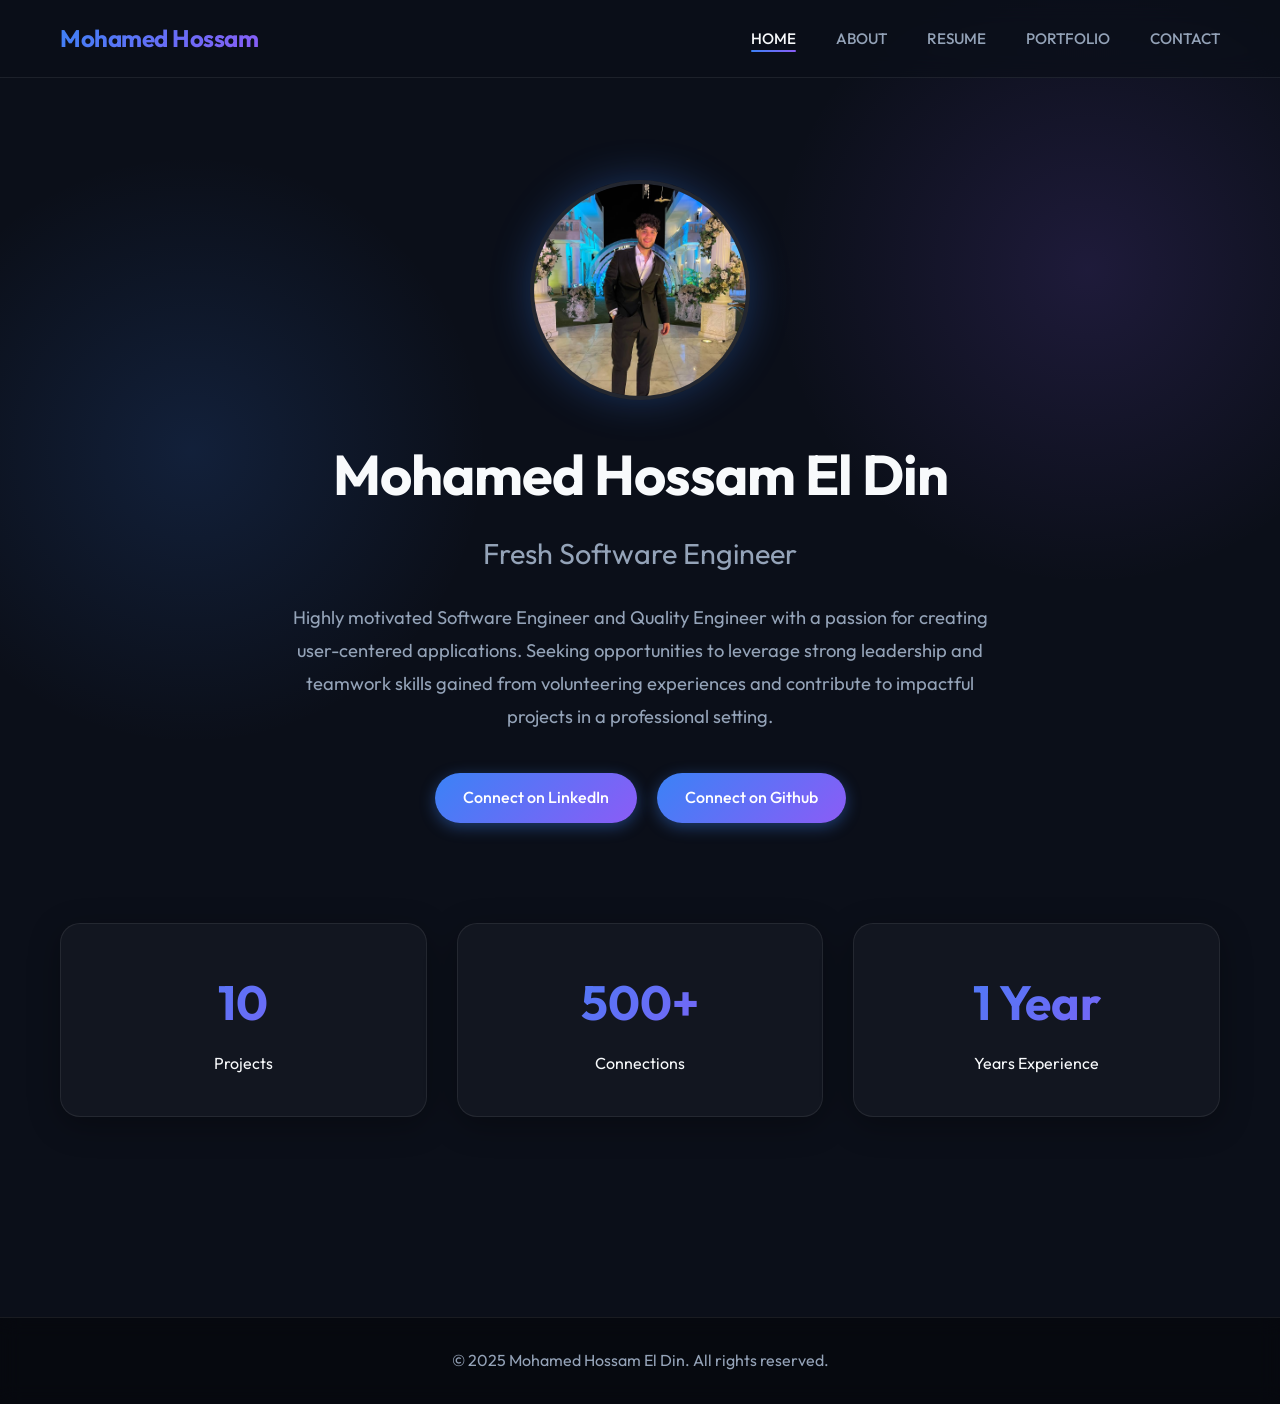
==== index.html @ 88557df3 "Premium glassmorphism redesign & added new projects" ====
<!DOCTYPE html>
<html lang="en">
<head>
    <meta charset="UTF-8">
    <meta name="viewport" content="width=device-width, initial-scale=1.0">
    <title>Mohamed Hossam El Din - Portfolio</title>
    <link rel="stylesheet" href="style.css">
</head>
<body>
    <header>
        <nav class="container">
            <div class="logo">Mohamed Hossam</div>
            <ul>
                <li><a href="#" onclick="showPage('home')" class="active">HOME</a></li>
                <li><a href="#" onclick="showPage('about')">ABOUT</a></li>
                <li><a href="#" onclick="showPage('resume')">RESUME</a></li>
                <li><a href="#" onclick="showPage('portfolio')">PORTFOLIO</a></li>
                <li><a href="#" onclick="showPage('contact')">CONTACT</a></li>
            </ul>
        </nav>
    </header>

    <!-- HOME PAGE -->
    <div id="home" class="page active">
        <div class="hero">
            <div class="container">
                <img src="./assets/img/ana.jpg" alt="Mohamed Hossam El Din" class="profile-img">
                <h1>Mohamed Hossam El Din</h1>
                <h2>Fresh Software Engineer</h2>
                <p>Highly motivated Software Engineer and Quality Engineer with a passion for creating user-centered applications. Seeking opportunities to leverage strong leadership and teamwork skills gained from volunteering experiences and contribute to impactful projects in a professional setting.</p>
                
                <div class="social-links">
                    <a href="https://www.linkedin.com/in/mohamed-hussam-hamdy-9396692b6/" target="_blank">Connect on LinkedIn</a>
                    <a href="https://github.com/mohamedhussammm" target="_blank">Connect on Github</a>
                </div>
            </div>
        </div>
        
        <div class="container">
            <div class="stats">
                <div class="stat-item">
                    <div class="stat-number">10</div>
                    <div>Projects</div>
                </div>
                <div class="stat-item">
                    <div class="stat-number">500+</div>
                    <div>Connections</div>
                </div>
                <div class="stat-item">
                    <div class="stat-number">1 Year</div>
                    <div>Years Experience</div>
                </div>
            </div>
        </div>
    </div>

    <!-- ABOUT PAGE -->
    <div id="about" class="page">
        <div class="container">
            <h2 class="section-title">About Me</h2>
            <div class="about-section">
                <div class="about-text">
                    <h3>Software Engineer & Innovator</h3>
                    <p>Passionate about building intelligent solutions that bridge technology and human needs, I specialize in developing user-centered applications with robust quality assurance frameworks. My journey in computer science has equipped me with full-stack development capabilities and AI/ML expertise, which I've applied to meaningful projects like assistive technologies for autism spectrum disorder.</p>
                    
                    <p>What drives me is the intersection of innovation and precision - whether crafting intuitive interfaces or implementing rigorous testing protocols. My approach combines technical discipline with creative problem-solving, ensuring deliverables that are both functionally excellent and empathetically designed.</p>
                    
                    <p>Currently pursuing my Computer Science degree at Misr International University, I actively seek opportunities to contribute my skills in software engineering, quality assurance, and AI development to impactful projects. Let's build something remarkable together.</p>
                </div>
                <div>
                    <img src="./assets/img/ana.jpg" alt="Mohamed Hossam El Din" class="about-img">
                </div>
            </div>
        </div>
    </div>

    <!-- RESUME PAGE -->
    <div id="resume" class="page">
        <div class="container">
            <h2 class="section-title">Resume</h2>
            <div class="resume-content">
                <div class="experience-section">
                    <h3 style="color: var(--text-primary); margin-bottom: 30px; font-size: 1.8rem;">Experience</h3>
                    <div class="experience-item">
                        <h4>Internship Program</h4>
                        <div class="company">Digital Lab</div>
                        <div class="date">07/2024 – 09/2024, Cairo, Egypt</div>
                        <p>Worked on Ministry of Petroleum Egypt project. Demonstrated self-motivation and skills to learn new technologies.</p>
                    </div>
                    <div class="experience-item">
                        <h4>Internship Program</h4>
                        <div class="company">Qatar National Bank (QNB)</div>
                        <div class="date">07/2024 – 08/2024, Cairo, Egypt</div>
                    </div>
                </div>

                <div class="education-section" style="margin-top: 50px;">
                    <h3 style="color: var(--text-primary); margin-bottom: 30px; font-size: 1.8rem;">Education</h3>
                    <div class="education-item">
                        <h4>Computer Science</h4>
                        <div class="institution">Misr International University</div>
                        <div class="date">08/2025, Cairo, Egypt</div>
                    </div>
                    <div class="education-item">
                        <h4>School</h4>
                        <div class="institution">Patriarchal College ex. Frere School</div>
                        <div class="date">08/2021, Cairo, Egypt</div>
                    </div>
                </div>

                <div class="skills-section" style="margin-top: 50px;">
                    <h3 style="color: var(--text-primary); margin-bottom: 10px; font-size: 1.8rem;">Technical Skills</h3>
                    <div class="skills-grid">
                        <div class="skill-category">
                            <h4>Programming Languages</h4>
                            <ul>
                                <li>C++, Java, C#, Python</li>
                                <li>JavaScript, PHP, TypeScript</li>
                                <li>Dart, Kotlin</li>
                            </ul>
                        </div>
                        <div class="skill-category">
                            <h4>Web Technologies</h4>
                            <ul>
                                <li>HTML5, CSS3, Bootstrap</li>
                                <li>Tailwind CSS, Node.js</li>
                                <li>Angular</li>
                            </ul>
                        </div>
                        <div class="skill-category">
                            <h4>Frameworks & Libraries</h4>
                            <ul>
                                <li>.NET Core, ASP.NET</li>
                                <li>Spring Boot, Django, Flask</li>
                                <li>Flutter, JavaFX, Express.js</li>
                            </ul>
                        </div>
                        <div class="skill-category">
                            <h4>AI/ML & Data Science</h4>
                            <ul>
                                <li>TensorFlow, PyTorch</li>
                                <li>Machine Learning, Deep Learning</li>
                                <li>NLP, Computer Vision</li>
                            </ul>
                        </div>
                    </div>
                </div>

                <div class="languages-section">
                    <h3 style="color: var(--text-primary); margin-bottom: 20px; font-size: 1.8rem;">Languages</h3>
                    <ul>
                        <li><strong>Arabic:</strong> Native</li>
                        <li><strong>English:</strong> Fluent</li>
                        <li><strong>German:</strong> B2 Goethe</li>
                    </ul>
                </div>
            </div>
            
            <div class="download-btn" style="text-align: center;">
                <a href="#" onclick="downloadCV()">Download Full CV</a>
            </div>
        </div>
    </div>

    <!-- PORTFOLIO PAGE -->
    <div id="portfolio" class="page">
        <div class="container">
            <h2 class="section-title">My Portfolio</h2>
            <div class="portfolio-filters">
                <button class="filter-btn active" onclick="filterProjects('all')">All</button>
                <button class="filter-btn" onclick="filterProjects('website')">Website</button>
                <button class="filter-btn" onclick="filterProjects('mobile')">Mobile Application</button>
                <button class="filter-btn" onclick="filterProjects('ai')">AI/Data</button>
            </div>
            
            <div class="projects-grid">
                
                <!-- NEW PROJECTS -->
                <div class="project-card website" onclick="showProjectDetails('bond')">
                    <div class="project-img">
                        <img src="assets/img/Bond/Screenshot_20260610-164713.jpg" alt="Bond Project" onerror="this.src='https://via.placeholder.com/600x400/1a1a2e/ffffff?text=Bond'" />
                    </div>
                    <div class="project-overlay">
                        <div class="project-title">Bond</div>
                    </div>
                    <div class="project-info">
                        <div class="project-tech">TBD</div>
                        <p>Project details coming soon.</p>
                    </div>
                </div>

                <div class="project-card website" onclick="showProjectDetails('marketscan')">
                    <div class="project-img">
                        <img src="assets/img/Market-scan/Screenshot_20260610-165226.jpg" alt="Market Scan Project" onerror="this.src='https://via.placeholder.com/600x400/1a1a2e/ffffff?text=Market+Scan'" />
                    </div>
                    <div class="project-overlay">
                        <div class="project-title">Market Scan</div>
                    </div>
                    <div class="project-info">
                        <div class="project-tech">TBD</div>
                        <p>Project details coming soon.</p>
                    </div>
                </div>

                <div class="project-card ai" onclick="showProjectDetails('aileadgeneration')">
                    <div class="project-img">
                        <img src="assets/img/Ai Lead Geneartion/Screenshot 2026-06-10 172126.png" alt="AI Lead Generation Project" onerror="this.src='https://via.placeholder.com/600x400/1a1a2e/ffffff?text=AI+Lead+Generation'" />
                    </div>
                    <div class="project-overlay">
                        <div class="project-title">AI Lead Generation</div>
                    </div>
                    <div class="project-info">
                        <div class="project-tech">TBD</div>
                        <p>Project details coming soon.</p>
                    </div>
                </div>

                <!-- EXISTING PROJECTS -->
                <div class="project-card mobile ai" onclick="showProjectDetails('mindspeak')">
                    <div class="project-img">
                        <img src="assets/img/mind.jpg" alt="MindSpeak Project" onerror="this.src='https://via.placeholder.com/600x400/1a1a2e/ffffff?text=MindSpeak'"/>
                    </div>
                    <div class="project-overlay">
                        <div class="project-title">MindSpeak</div>
                    </div>
                    <div class="project-info">
                        <div class="project-tech">Flutter, Firebase, AI/ML</div>
                        <p>AI-Driven Mobile App for Autism Communication Support</p>
                    </div>
                </div>

                <div class="project-card website" onclick="showProjectDetails('ministry')">
                    <div class="project-img">
                        <img src="assets/img/pdash.png" alt="Ministry PR System" onerror="this.src='https://via.placeholder.com/600x400/1a1a2e/ffffff?text=Ministry+PR'"/>
                    </div>
                    <div class="project-overlay">
                        <div class="project-title">Ministry PR System</div>
                    </div>
                    <div class="project-info">
                        <div class="project-tech">Angular</div>
                        <p>Public Relations Contractual Committee System</p>
                    </div>
                </div>

                <div class="project-card website" onclick="showProjectDetails('tourism')">
                    <div class="project-img">
                        <img src="assets/img/trips.png" alt="Tourism & Recommendation System" onerror="this.src='https://via.placeholder.com/600x400/1a1a2e/ffffff?text=Tourism'"/>
                    </div>
                    <div class="project-overlay">
                        <div class="project-title">Tourism & Recommendation System</div>
                    </div>
                    <div class="project-info">
                        <div class="project-tech">C#, .NET</div>
                        <p>Data-driven travel assistant with personalized recommendations</p>
                    </div>
                </div>

                <div class="project-card website" onclick="showProjectDetails('eama')">
                    <div class="project-img">
                        <img src="assets/img/e.jpg" alt="Eama Management System" onerror="this.src='https://via.placeholder.com/600x400/1a1a2e/ffffff?text=Eama'"/>
                    </div>
                    <div class="project-overlay">
                        <div class="project-title">Eama Management System</div>
                    </div>
                    <div class="project-info">
                        <div class="project-tech">HTML, CSS, JavaScript, PHP, SQL</div>
                        <p>Smart shopping platform with AR features and AI recommendations</p>
                    </div>
                </div>

                <div class="project-card website" onclick="showProjectDetails('restaurant')">
                    <div class="project-img">
                        <img src="assets/img/home1.png" alt="Restaurant Web Application" onerror="this.src='https://via.placeholder.com/600x400/1a1a2e/ffffff?text=Restaurant'"/>
                    </div>
                    <div class="project-overlay">
                        <div class="project-title">Restaurant Web Application</div>
                    </div>
                    <div class="project-info">
                        <div class="project-tech">HTML, CSS, JavaScript, Python, Django</div>
                        <p>Modern, responsive website for Ausii Restaurant</p>
                    </div>
                </div>
            </div>
        </div>
    </div>

    <!-- PROJECT DETAILS PAGE -->
    <div id="project-details" class="page">
        <div class="container">
            <button onclick="goBackToPortfolio()" class="btn-primary" style="margin-bottom: 30px;">
                ← Back to Portfolio
            </button>
            
            <div class="project-detail-content">
                <h1 id="project-title">Project Title</h1>
                <div id="project-tech">Technologies Used</div>
                
                <div style="margin-bottom: 40px;">
                    <h3 style="color: var(--text-primary); margin-bottom: 20px; font-size: 1.5rem;">Project Screenshots</h3>
                    <div id="project-images-grid">
                        <div class="project-detail-img-container">
                            <img id="project-image-1" src="" alt="Project Image 1" style="display: none;">
                            <span class="image-placeholder" style="color: var(--text-secondary); width:100%; height:100%; display:flex; align-items:center; justify-content:center;">Image 1</span>
                        </div>
                        <div class="project-detail-img-container">
                            <img id="project-image-2" src="" alt="Project Image 2" style="display: none;">
                            <span class="image-placeholder" style="color: var(--text-secondary); width:100%; height:100%; display:flex; align-items:center; justify-content:center;">Image 2</span>
                        </div>
                        <div class="project-detail-img-container">
                            <img id="project-image-3" src="" alt="Project Image 3" style="display: none;">
                            <span class="image-placeholder" style="color: var(--text-secondary); width:100%; height:100%; display:flex; align-items:center; justify-content:center;">Image 3</span>
                        </div>
                        <div class="project-detail-img-container">
                            <img id="project-image-4" src="" alt="Project Image 4" style="display: none;">
                            <span class="image-placeholder" style="color: var(--text-secondary); width:100%; height:100%; display:flex; align-items:center; justify-content:center;">Image 4</span>
                        </div>
                        <div class="project-detail-img-container">
                            <img id="project-image-5" src="" alt="Project Image 5" style="display: none;">
                            <span class="image-placeholder" style="color: var(--text-secondary); width:100%; height:100%; display:flex; align-items:center; justify-content:center;">Image 5</span>
                        </div>
                    </div>
                </div>
                
                <h3 style="color: var(--text-primary); margin-bottom: 20px; font-size: 1.5rem;">Description</h3>
                <p id="project-description">Project description will appear here.</p>
                
                <h3 style="color: var(--text-primary); margin-bottom: 20px; font-size: 1.5rem;">Key Features</h3>
                <ul id="project-features">
                    <!-- Features will be dynamically added here -->
                </ul>

                <div style="margin-top: 40px;">
                    <a id="github-link" href="#" target="_blank" class="btn-primary">View on Github</a>
                </div>
            </div>
        </div>
    </div>

    <!-- CONTACT PAGE -->
    <div id="contact" class="page">
        <div class="container">
            <h2 class="section-title">Contact Me</h2>
            <p style="text-align: center; font-size: 1.2rem; color: var(--accent-color); margin-bottom: 20px; font-weight: 500;">Get In Touch</p>
            <p style="text-align: center; margin-bottom: 60px; color: var(--text-secondary); max-width: 600px; margin-inline: auto;">Have a project in mind or want to collaborate? Feel free to reach out through the contact form or directly via email or phone.</p>
            
            <div class="contact-section">
                <div class="contact-info">
                    <h3 style="color: var(--text-primary); font-size: 1.8rem; margin-bottom: 30px;">Contact Information</h3>
                    <div class="contact-item">
                        <span>✉</span>
                        <div>
                            <h4>Email</h4>
                            <p>mohamedhussam356@gmail.com</p>
                        </div>
                    </div>
                    <div class="contact-item">
                        <span>📱</span>
                        <div>
                            <h4>Phone</h4>
                            <p>01150565129</p>
                        </div>
                    </div>
                    <div class="contact-item">
                        <span>📍</span>
                        <div>
                            <h4>Location</h4>
                            <p>Cairo, Nasr City</p>
                        </div>
                    </div>
                    
                    <h4 style="margin-top: 50px; margin-bottom: 20px; font-size: 1.2rem; color: var(--text-primary);">Follow Me</h4>
                    <div class="social-icons">
                        <a href="https://www.linkedin.com/in/mohamed-hussam-hamdy-9396692b6/" target="_blank" title="LinkedIn">in</a>
                        <a href="https://github.com/mohamedhussammm" target="_blank" title="GitHub">GH</a>
                    </div>
                </div>
                
                <div class="contact-form">
                    <h3 style="color: var(--text-primary); font-size: 1.8rem; margin-bottom: 30px;">Send Message</h3>
                    <form id="contactForm" onsubmit="event.preventDefault(); submitForm();">
                        <div class="form-group">
                            <label for="name">Your Name</label>
                            <input type="text" id="name" name="name" placeholder="John Doe" required>
                        </div>
                        <div class="form-group">
                            <label for="email">Your Email</label>
                            <input type="email" id="email" name="email" placeholder="john@example.com" required>
                        </div>
                        <div class="form-group">
                            <label for="subject">Subject</label>
                            <input type="text" id="subject" name="subject" placeholder="Project Inquiry" required>
                        </div>
                        <div class="form-group">
                            <label for="message">Your Message</label>
                            <textarea id="message" name="message" placeholder="Hello..." required></textarea>
                        </div>
                        <button type="submit" class="submit-btn">Send Message</button>
                    </form>
                </div>
            </div>
        </div>
    </div>

    <footer>
        <div class="container">
            <p>&copy; 2025 Mohamed Hossam El Din. All rights reserved.</p>
        </div>
    </footer>
    <script src="script.js"></script>
</body>
</html>
---- style.css ----
@import url('https://fonts.googleapis.com/css2?family=Outfit:wght@300;400;500;600;700&display=swap');

:root {
    --bg-color: #0b0f19;
    --text-primary: #f8fafc;
    --text-secondary: #94a3b8;
    --accent-color: #3b82f6;
    --accent-hover: #2563eb;
    --accent-gradient: linear-gradient(135deg, #3b82f6 0%, #8b5cf6 100%);
    --glass-bg: rgba(255, 255, 255, 0.03);
    --glass-border: rgba(255, 255, 255, 0.08);
    --glass-shadow: 0 8px 32px 0 rgba(0, 0, 0, 0.3);
}

* {
    margin: 0;
    padding: 0;
    box-sizing: border-box;
}

body {
    font-family: 'Outfit', sans-serif;
    line-height: 1.6;
    color: var(--text-primary);
    background-color: var(--bg-color);
    background-image: 
        radial-gradient(circle at 15% 50%, rgba(59, 130, 246, 0.15), transparent 25%),
        radial-gradient(circle at 85% 30%, rgba(139, 92, 246, 0.15), transparent 25%);
    background-attachment: fixed;
    overflow-x: hidden;
}

.container {
    max-width: 1200px;
    margin: 0 auto;
    padding: 0 20px;
}

/* Glassmorphic Header */
header {
    background: rgba(11, 15, 25, 0.7);
    backdrop-filter: blur(12px);
    -webkit-backdrop-filter: blur(12px);
    border-bottom: 1px solid var(--glass-border);
    padding: 1.2rem 0;
    position: fixed;
    width: 100%;
    top: 0;
    z-index: 1000;
    transition: all 0.3s ease;
}

nav {
    display: flex;
    justify-content: space-between;
    align-items: center;
}

.logo {
    font-size: 1.5rem;
    font-weight: 700;
    background: var(--accent-gradient);
    -webkit-background-clip: text;
    -webkit-text-fill-color: transparent;
    letter-spacing: -0.5px;
}

nav ul {
    display: flex;
    list-style: none;
    gap: 2.5rem;
}

nav a {
    color: var(--text-secondary);
    text-decoration: none;
    font-weight: 500;
    font-size: 0.95rem;
    transition: all 0.3s ease;
    position: relative;
}

nav a::after {
    content: '';
    position: absolute;
    width: 0;
    height: 2px;
    bottom: -4px;
    left: 0;
    background: var(--accent-gradient);
    transition: width 0.3s ease;
    border-radius: 2px;
}

nav a:hover, nav a.active {
    color: var(--text-primary);
}

nav a:hover::after, nav a.active::after {
    width: 100%;
}

/* Page Transitions */
.page {
    display: none;
    padding: 120px 0 80px;
    min-height: 100vh;
    animation: fadeIn 0.5s ease-out forwards;
}

.page.active {
    display: block;
}

@keyframes fadeIn {
    from { opacity: 0; transform: translateY(20px); }
    to { opacity: 1; transform: translateY(0); }
}

/* Hero Section */
.hero {
    text-align: center;
    padding: 60px 0;
    margin-bottom: 30px;
}

.profile-img {
    width: 220px;
    height: 220px;
    border-radius: 50%;
    object-fit: cover;
    border: 4px solid rgba(255, 255, 255, 0.1);
    box-shadow: 0 0 40px rgba(59, 130, 246, 0.3);
    margin: 0 auto 30px;
    display: block;
    transition: transform 0.5s ease;
}

.profile-img:hover {
    transform: scale(1.05) rotate(2deg);
}

.hero h1 {
    font-size: 3.5rem;
    margin-bottom: 10px;
    font-weight: 700;
    letter-spacing: -1px;
}

.hero h2 {
    font-size: 1.8rem;
    margin-bottom: 25px;
    font-weight: 400;
    color: var(--text-secondary);
}

.hero p {
    font-size: 1.15rem;
    max-width: 700px;
    margin: 0 auto 40px;
    color: var(--text-secondary);
    line-height: 1.8;
}

/* Stats Section */
.stats {
    display: grid;
    grid-template-columns: repeat(auto-fit, minmax(200px, 1fr));
    gap: 30px;
    margin: 40px 0;
}

.stat-item {
    text-align: center;
    background: var(--glass-bg);
    border: 1px solid var(--glass-border);
    backdrop-filter: blur(10px);
    -webkit-backdrop-filter: blur(10px);
    padding: 40px 30px;
    border-radius: 20px;
    box-shadow: var(--glass-shadow);
    transition: transform 0.3s ease, background 0.3s ease;
}

.stat-item:hover {
    transform: translateY(-5px);
    background: rgba(255, 255, 255, 0.05);
}

.stat-number {
    font-size: 3rem;
    font-weight: 700;
    background: var(--accent-gradient);
    -webkit-background-clip: text;
    -webkit-text-fill-color: transparent;
    margin-bottom: 10px;
}

/* Buttons */
.social-links {
    display: flex;
    justify-content: center;
    gap: 20px;
    margin-top: 40px;
}

.btn-primary, .social-links a, .download-btn a, .submit-btn {
    background: var(--accent-gradient);
    color: white;
    padding: 12px 28px;
    text-decoration: none;
    border-radius: 30px;
    font-weight: 500;
    transition: all 0.3s ease;
    border: none;
    cursor: pointer;
    box-shadow: 0 4px 15px rgba(59, 130, 246, 0.4);
    display: inline-block;
}

.btn-primary:hover, .social-links a:hover, .download-btn a:hover, .submit-btn:hover {
    transform: translateY(-2px);
    box-shadow: 0 6px 20px rgba(59, 130, 246, 0.6);
}

/* Section Shared */
.section-title {
    text-align: center;
    font-size: 2.8rem;
    margin-bottom: 60px;
    font-weight: 700;
    letter-spacing: -1px;
}

.section-title::after {
    content: '';
    display: block;
    width: 60px;
    height: 4px;
    background: var(--accent-gradient);
    margin: 15px auto 0;
    border-radius: 2px;
}

/* About Section */
.about-section {
    display: grid;
    grid-template-columns: 1.2fr 1fr;
    gap: 60px;
    align-items: center;
}

.about-text h3 {
    font-size: 1.8rem;
    margin-bottom: 20px;
    color: var(--accent-color);
}

.about-text p {
    font-size: 1.1rem;
    line-height: 1.8;
    color: var(--text-secondary);
    margin-bottom: 20px;
}

.about-img {
    width: 100%;
    max-width: 450px;
    height: auto;
    aspect-ratio: 4/5;
    object-fit: cover;
    border-radius: 20px;
    box-shadow: 0 20px 40px rgba(0, 0, 0, 0.4);
    border: 1px solid var(--glass-border);
}

/* Resume Section */
.resume-content {
    background: var(--glass-bg);
    border: 1px solid var(--glass-border);
    backdrop-filter: blur(10px);
    -webkit-backdrop-filter: blur(10px);
    padding: 50px;
    border-radius: 20px;
    box-shadow: var(--glass-shadow);
    margin-bottom: 40px;
}

.experience-item, .education-item {
    margin-bottom: 35px;
    padding-left: 25px;
    border-left: 2px solid var(--glass-border);
    position: relative;
}

.experience-item::before, .education-item::before {
    content: '';
    position: absolute;
    width: 12px;
    height: 12px;
    background: var(--accent-color);
    border-radius: 50%;
    left: -7px;
    top: 5px;
    box-shadow: 0 0 10px var(--accent-color);
}

.experience-item h4, .education-item h4 {
    font-size: 1.3rem;
    margin-bottom: 5px;
    color: var(--text-primary);
}

.company, .institution {
    color: var(--accent-color);
    font-weight: 500;
    margin-bottom: 8px;
    font-size: 1.1rem;
}

.date {
    color: var(--text-secondary);
    font-size: 0.95rem;
    margin-bottom: 12px;
}

.experience-item p {
    color: var(--text-secondary);
    line-height: 1.6;
}

.skills-grid {
    display: grid;
    grid-template-columns: repeat(auto-fit, minmax(250px, 1fr));
    gap: 25px;
    margin-top: 40px;
}

.skill-category {
    background: rgba(255, 255, 255, 0.02);
    border: 1px solid var(--glass-border);
    padding: 25px;
    border-radius: 15px;
    transition: transform 0.3s ease;
}

.skill-category:hover {
    transform: translateY(-5px);
    background: rgba(255, 255, 255, 0.04);
}

.skill-category h4 {
    color: var(--accent-color);
    margin-bottom: 20px;
    font-size: 1.2rem;
    border-bottom: 1px solid var(--glass-border);
    padding-bottom: 10px;
}

.skill-category li {
    padding: 8px 0;
    color: var(--text-secondary);
    display: flex;
    align-items: center;
}

.skill-category li::before {
    content: '▹';
    color: var(--accent-color);
    margin-right: 10px;
}

.languages-section {
    margin-top: 50px;
    padding-top: 30px;
    border-top: 1px solid var(--glass-border);
}

.languages-section ul {
    list-style: none;
    display: flex;
    gap: 30px;
    flex-wrap: wrap;
}

.languages-section li {
    background: rgba(255, 255, 255, 0.03);
    padding: 10px 20px;
    border-radius: 20px;
    border: 1px solid var(--glass-border);
}

/* Portfolio Projects */
.portfolio-filters {
    text-align: center;
    margin-bottom: 50px;
}

.filter-btn {
    background: transparent;
    border: 1px solid var(--glass-border);
    color: var(--text-secondary);
    padding: 10px 25px;
    margin: 0 8px;
    border-radius: 30px;
    cursor: pointer;
    transition: all 0.3s ease;
    font-family: inherit;
    font-size: 1rem;
}

.filter-btn:hover, .filter-btn.active {
    background: var(--accent-gradient);
    color: white;
    border-color: transparent;
    box-shadow: 0 4px 15px rgba(59, 130, 246, 0.4);
}

.projects-grid {
    display: grid;
    grid-template-columns: repeat(auto-fit, minmax(320px, 1fr));
    gap: 40px;
}

.project-card {
    background: var(--glass-bg);
    border: 1px solid var(--glass-border);
    border-radius: 20px;
    overflow: hidden;
    backdrop-filter: blur(10px);
    -webkit-backdrop-filter: blur(10px);
    transition: all 0.4s cubic-bezier(0.175, 0.885, 0.32, 1.275);
    cursor: pointer;
    position: relative;
}

.project-card:hover {
    transform: translateY(-10px);
    box-shadow: 0 20px 40px rgba(0, 0, 0, 0.4);
    border-color: rgba(255, 255, 255, 0.2);
}

.project-img {
    width: 100%;
    height: 220px;
    position: relative;
    overflow: hidden;
}

.project-img img {
    width: 100%;
    height: 100%;
    object-fit: cover;
    transition: transform 0.5s ease;
}

.project-card:hover .project-img img {
    transform: scale(1.1);
}

.project-overlay {
    position: absolute;
    top: 0;
    left: 0;
    width: 100%;
    height: 100%;
    background: linear-gradient(to top, rgba(11, 15, 25, 0.9), transparent);
    display: flex;
    align-items: flex-end;
    padding: 25px;
    opacity: 0;
    transition: opacity 0.3s ease;
}

.project-card:hover .project-overlay {
    opacity: 1;
}

.project-title {
    color: white;
    font-size: 1.4rem;
    font-weight: 600;
    transform: translateY(20px);
    transition: transform 0.3s ease;
}

.project-card:hover .project-title {
    transform: translateY(0);
}

.project-info {
    padding: 25px;
}

.project-tech {
    color: var(--accent-color);
    font-size: 0.9rem;
    font-weight: 500;
    margin-bottom: 10px;
}

.project-info p {
    color: var(--text-secondary);
    font-size: 1rem;
}

/* Project Details Page */
.project-detail-content {
    background: var(--glass-bg);
    border: 1px solid var(--glass-border);
    backdrop-filter: blur(10px);
    -webkit-backdrop-filter: blur(10px);
    padding: 50px;
    border-radius: 20px;
    box-shadow: var(--glass-shadow);
}

#project-title {
    color: var(--text-primary);
    font-size: 2.5rem;
    margin-bottom: 10px;
}

#project-tech {
    color: var(--accent-color);
    font-weight: 500;
    margin-bottom: 30px;
    font-size: 1.1rem;
}

#project-images-grid {
    display: grid;
    grid-template-columns: repeat(auto-fit, minmax(200px, 1fr));
    gap: 20px;
    margin-bottom: 40px;
}

.project-detail-img-container {
    height: 160px;
    background: rgba(0, 0, 0, 0.2);
    border-radius: 12px;
    overflow: hidden;
    border: 1px solid var(--glass-border);
}

.project-detail-img-container img {
    width: 100%;
    height: 100%;
    object-fit: cover;
    transition: transform 0.3s ease;
}

.project-detail-img-container:hover img {
    transform: scale(1.05);
}

#project-description {
    color: var(--text-secondary);
    font-size: 1.15rem;
    line-height: 1.8;
    margin-bottom: 40px;
}

#project-features {
    list-style: none;
}

#project-features li {
    color: var(--text-secondary);
    padding: 10px 0;
    display: flex;
    align-items: center;
    border-bottom: 1px solid rgba(255, 255, 255, 0.05);
}

#project-features li::before {
    content: '✓';
    color: var(--accent-color);
    margin-right: 15px;
    font-weight: bold;
}

/* Contact Section */
.contact-section {
    display: grid;
    grid-template-columns: 1fr 1.5fr;
    gap: 50px;
}

.contact-info, .contact-form {
    background: var(--glass-bg);
    border: 1px solid var(--glass-border);
    backdrop-filter: blur(10px);
    -webkit-backdrop-filter: blur(10px);
    padding: 40px;
    border-radius: 20px;
}

.contact-item {
    display: flex;
    align-items: flex-start;
    margin-bottom: 30px;
}

.contact-item span {
    font-size: 1.5rem;
    margin-right: 20px;
    background: rgba(59, 130, 246, 0.1);
    width: 50px;
    height: 50px;
    display: flex;
    align-items: center;
    justify-content: center;
    border-radius: 12px;
    color: var(--accent-color);
}

.contact-item h4 {
    color: var(--text-primary);
    margin-bottom: 5px;
}

.contact-item p {
    color: var(--text-secondary);
}

.social-icons {
    display: flex;
    gap: 15px;
    margin-top: 20px;
}

.social-icons a {
    width: 45px;
    height: 45px;
    display: flex;
    align-items: center;
    justify-content: center;
    background: rgba(255, 255, 255, 0.05);
    border: 1px solid var(--glass-border);
    border-radius: 50%;
    color: var(--text-primary);
    text-decoration: none;
    transition: all 0.3s ease;
}

.social-icons a:hover {
    background: var(--accent-color);
    transform: translateY(-3px);
}

.form-group {
    margin-bottom: 25px;
}

.form-group label {
    display: block;
    margin-bottom: 10px;
    color: var(--text-primary);
    font-weight: 500;
}

.form-group input,
.form-group textarea {
    width: 100%;
    padding: 15px;
    background: rgba(0, 0, 0, 0.2);
    border: 1px solid var(--glass-border);
    border-radius: 10px;
    color: var(--text-primary);
    font-family: inherit;
    font-size: 1rem;
    transition: all 0.3s ease;
}

.form-group input:focus,
.form-group textarea:focus {
    outline: none;
    border-color: var(--accent-color);
    background: rgba(0, 0, 0, 0.4);
    box-shadow: 0 0 0 3px rgba(59, 130, 246, 0.2);
}

.form-group textarea {
    height: 150px;
    resize: vertical;
}

/* Footer */
footer {
    background: rgba(0, 0, 0, 0.4);
    backdrop-filter: blur(10px);
    border-top: 1px solid var(--glass-border);
    padding: 30px 0;
    text-align: center;
    margin-top: 80px;
}

footer p {
    color: var(--text-secondary);
}

/* Responsive */
@media (max-width: 992px) {
    .about-section, .contact-section {
        grid-template-columns: 1fr;
    }
    
    .about-img {
        margin: 0 auto;
        display: block;
    }
}

@media (max-width: 768px) {
    nav {
        flex-direction: column;
        gap: 15px;
    }
    
    nav ul {
        flex-wrap: wrap;
        justify-content: center;
        gap: 15px;
    }
    
    .hero h1 {
        font-size: 2.5rem;
    }
    
    .section-title {
        font-size: 2.2rem;
    }
    
    .stats {
        grid-template-columns: 1fr 1fr;
    }
    
    .resume-content, .contact-info, .contact-form, .project-detail-content {
        padding: 30px 20px;
    }
}
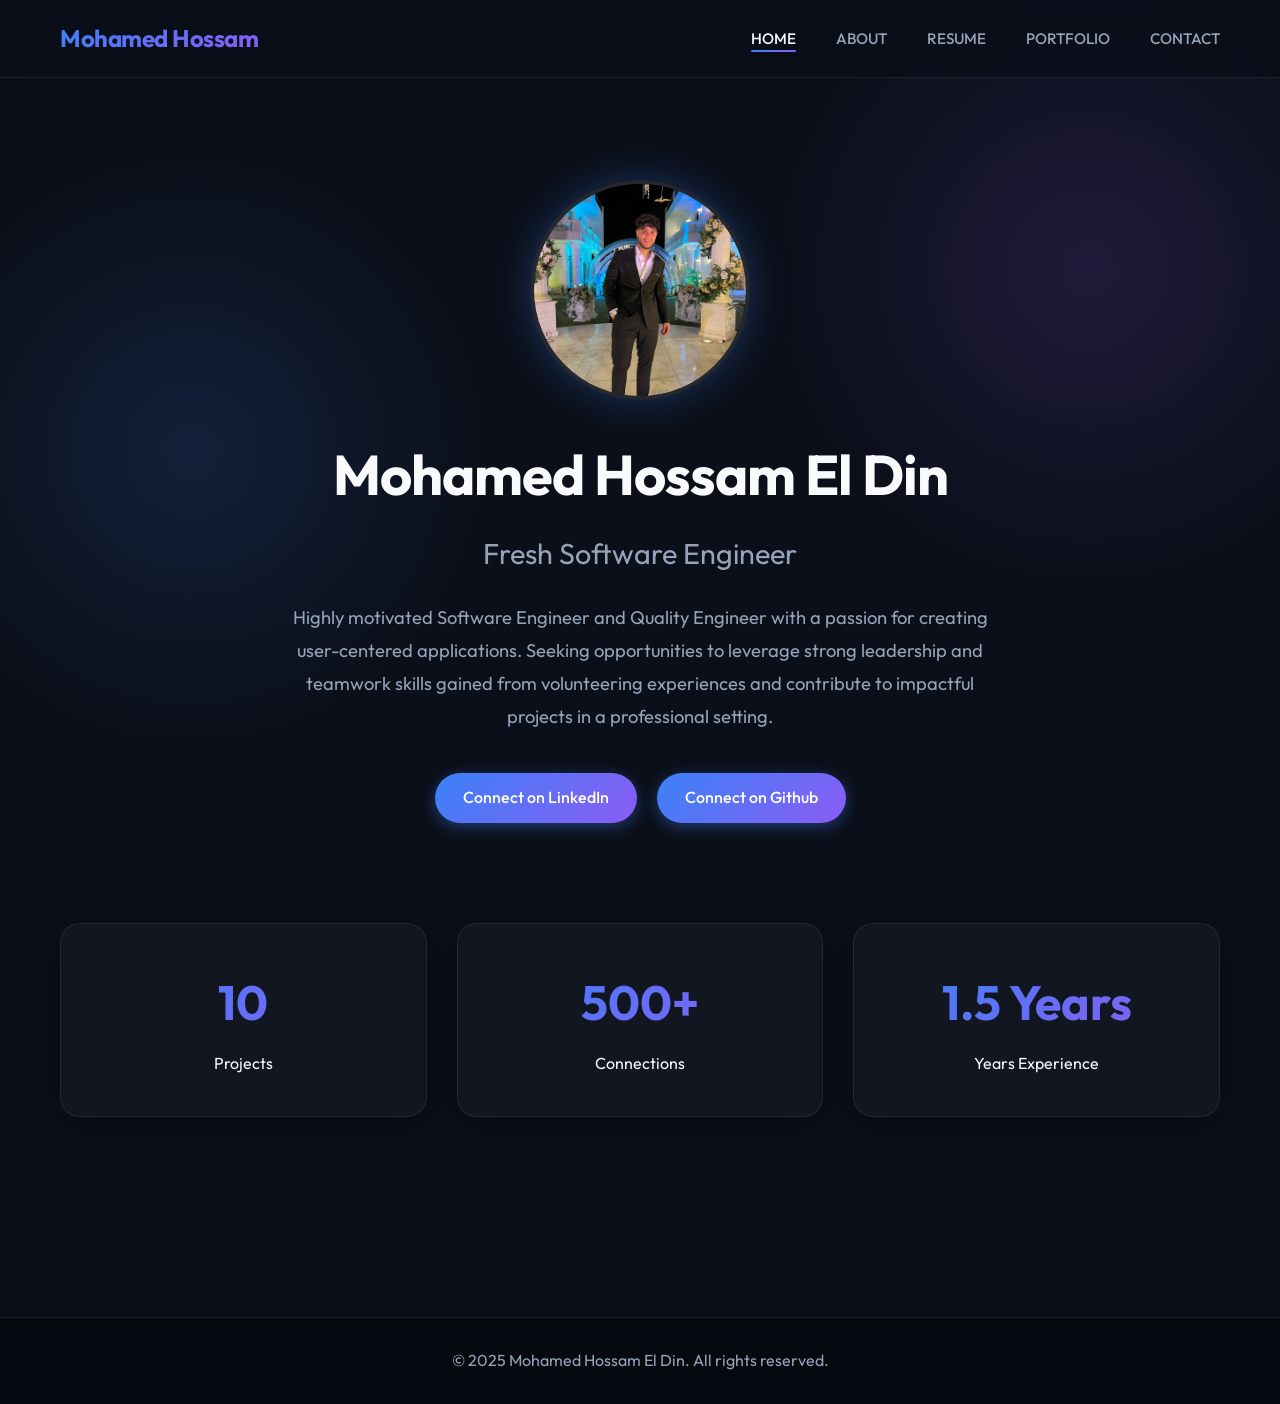
==== commit 262f91eb: "Fix github pages build and update about section" ====
--- a/index.html
+++ b/index.html
@@ -47,7 +47,7 @@
                     <div>Connections</div>
                 </div>
                 <div class="stat-item">
-                    <div class="stat-number">1 Year</div>
+                    <div class="stat-number">1.5 Years</div>
                     <div>Years Experience</div>
                 </div>
             </div>
@@ -59,16 +59,13 @@
         <div class="container">
             <h2 class="section-title">About Me</h2>
             <div class="about-section">
-                <div class="about-text">
+                <div class="about-text" style="text-align: center; max-width: 800px; margin: 0 auto;">
                     <h3>Software Engineer & Innovator</h3>
-                    <p>Passionate about building intelligent solutions that bridge technology and human needs, I specialize in developing user-centered applications with robust quality assurance frameworks. My journey in computer science has equipped me with full-stack development capabilities and AI/ML expertise, which I've applied to meaningful projects like assistive technologies for autism spectrum disorder.</p>
+                    <p>I have 1.5 years of experience in building SaaS services, AI agents, mobile apps, and web apps in the most professional way.</p>
                     
                     <p>What drives me is the intersection of innovation and precision - whether crafting intuitive interfaces or implementing rigorous testing protocols. My approach combines technical discipline with creative problem-solving, ensuring deliverables that are both functionally excellent and empathetically designed.</p>
                     
                     <p>Currently pursuing my Computer Science degree at Misr International University, I actively seek opportunities to contribute my skills in software engineering, quality assurance, and AI development to impactful projects. Let's build something remarkable together.</p>
-                </div>
-                <div>
-                    <img src="./assets/img/ana.jpg" alt="Mohamed Hossam El Din" class="about-img">
                 </div>
             </div>
         </div>
@@ -176,7 +173,7 @@
             <div class="projects-grid">
                 
                 <!-- NEW PROJECTS -->
-                <div class="project-card website" onclick="showProjectDetails('bond')">
+                <div class="project-card mobile" onclick="showProjectDetails('bond')">
                     <div class="project-img">
                         <img src="assets/img/Bond/Screenshot_20260610-164713.jpg" alt="Bond Project" onerror="this.src='https://via.placeholder.com/600x400/1a1a2e/ffffff?text=Bond'" />
                     </div>
@@ -184,12 +181,12 @@
                         <div class="project-title">Bond</div>
                     </div>
                     <div class="project-info">
-                        <div class="project-tech">TBD</div>
-                        <p>Project details coming soon.</p>
-                    </div>
-                </div>
-
-                <div class="project-card website" onclick="showProjectDetails('marketscan')">
+                        <div class="project-tech">Flutter, Node.js</div>
+                        <p>Comprehensive Retail & POS Management System</p>
+                    </div>
+                </div>
+
+                <div class="project-card mobile" onclick="showProjectDetails('marketscan')">
                     <div class="project-img">
                         <img src="assets/img/Market-scan/Screenshot_20260610-165226.jpg" alt="Market Scan Project" onerror="this.src='https://via.placeholder.com/600x400/1a1a2e/ffffff?text=Market+Scan'" />
                     </div>
@@ -197,8 +194,8 @@
                         <div class="project-title">Market Scan</div>
                     </div>
                     <div class="project-info">
-                        <div class="project-tech">TBD</div>
-                        <p>Project details coming soon.</p>
+                        <div class="project-tech">Flutter, Node.js, Python</div>
+                        <p>Intelligent Retail POS & Inventory System</p>
                     </div>
                 </div>
 
@@ -210,8 +207,8 @@
                         <div class="project-title">AI Lead Generation</div>
                     </div>
                     <div class="project-info">
-                        <div class="project-tech">TBD</div>
-                        <p>Project details coming soon.</p>
+                        <div class="project-tech">React, FastAPI, Gemini AI</div>
+                        <p>Autonomous Lead Generation Platform</p>
                     </div>
                 </div>
 
@@ -298,26 +295,7 @@
                 <div style="margin-bottom: 40px;">
                     <h3 style="color: var(--text-primary); margin-bottom: 20px; font-size: 1.5rem;">Project Screenshots</h3>
                     <div id="project-images-grid">
-                        <div class="project-detail-img-container">
-                            <img id="project-image-1" src="" alt="Project Image 1" style="display: none;">
-                            <span class="image-placeholder" style="color: var(--text-secondary); width:100%; height:100%; display:flex; align-items:center; justify-content:center;">Image 1</span>
-                        </div>
-                        <div class="project-detail-img-container">
-                            <img id="project-image-2" src="" alt="Project Image 2" style="display: none;">
-                            <span class="image-placeholder" style="color: var(--text-secondary); width:100%; height:100%; display:flex; align-items:center; justify-content:center;">Image 2</span>
-                        </div>
-                        <div class="project-detail-img-container">
-                            <img id="project-image-3" src="" alt="Project Image 3" style="display: none;">
-                            <span class="image-placeholder" style="color: var(--text-secondary); width:100%; height:100%; display:flex; align-items:center; justify-content:center;">Image 3</span>
-                        </div>
-                        <div class="project-detail-img-container">
-                            <img id="project-image-4" src="" alt="Project Image 4" style="display: none;">
-                            <span class="image-placeholder" style="color: var(--text-secondary); width:100%; height:100%; display:flex; align-items:center; justify-content:center;">Image 4</span>
-                        </div>
-                        <div class="project-detail-img-container">
-                            <img id="project-image-5" src="" alt="Project Image 5" style="display: none;">
-                            <span class="image-placeholder" style="color: var(--text-secondary); width:100%; height:100%; display:flex; align-items:center; justify-content:center;">Image 5</span>
-                        </div>
+                        <!-- Dynamic images will be inserted here -->
                     </div>
                 </div>
                 
@@ -406,6 +384,13 @@
             <p>&copy; 2025 Mohamed Hossam El Din. All rights reserved.</p>
         </div>
     </footer>
+
+    <!-- Lightbox Modal -->
+    <div id="lightbox" class="lightbox" onclick="closeLightbox()">
+        <span class="lightbox-close">&times;</span>
+        <img id="lightbox-img" class="lightbox-content" src="" alt="Zoomed Image">
+    </div>
+
     <script src="script.js"></script>
 </body>
 </html>
--- a/style.css
+++ b/style.css
@@ -245,7 +245,7 @@
 /* About Section */
 .about-section {
     display: grid;
-    grid-template-columns: 1.2fr 1fr;
+    grid-template-columns: 1fr;
     gap: 60px;
     align-items: center;
 }
@@ -739,4 +739,58 @@
     .resume-content, .contact-info, .contact-form, .project-detail-content {
         padding: 30px 20px;
     }
+}
+
+/* Lightbox Styles */
+.lightbox {
+    position: fixed;
+    top: 0;
+    left: 0;
+    width: 100%;
+    height: 100%;
+    background: rgba(11, 15, 25, 0.95);
+    backdrop-filter: blur(10px);
+    -webkit-backdrop-filter: blur(10px);
+    display: flex;
+    align-items: center;
+    justify-content: center;
+    z-index: 9999;
+    opacity: 0;
+    pointer-events: none;
+    transition: opacity 0.3s ease;
+}
+
+.lightbox.active {
+    opacity: 1;
+    pointer-events: auto;
+}
+
+.lightbox-content {
+    max-width: 90%;
+    max-height: 90vh;
+    border-radius: 12px;
+    box-shadow: 0 0 50px rgba(0, 0, 0, 0.5);
+    border: 1px solid rgba(255, 255, 255, 0.1);
+    transform: scale(0.9);
+    transition: transform 0.3s ease;
+}
+
+.lightbox.active .lightbox-content {
+    transform: scale(1);
+}
+
+.lightbox-close {
+    position: absolute;
+    top: 30px;
+    right: 40px;
+    color: white;
+    font-size: 3rem;
+    font-weight: 300;
+    cursor: pointer;
+    transition: color 0.3s ease;
+    z-index: 10000;
+}
+
+.lightbox-close:hover {
+    color: var(--accent-color);
 }
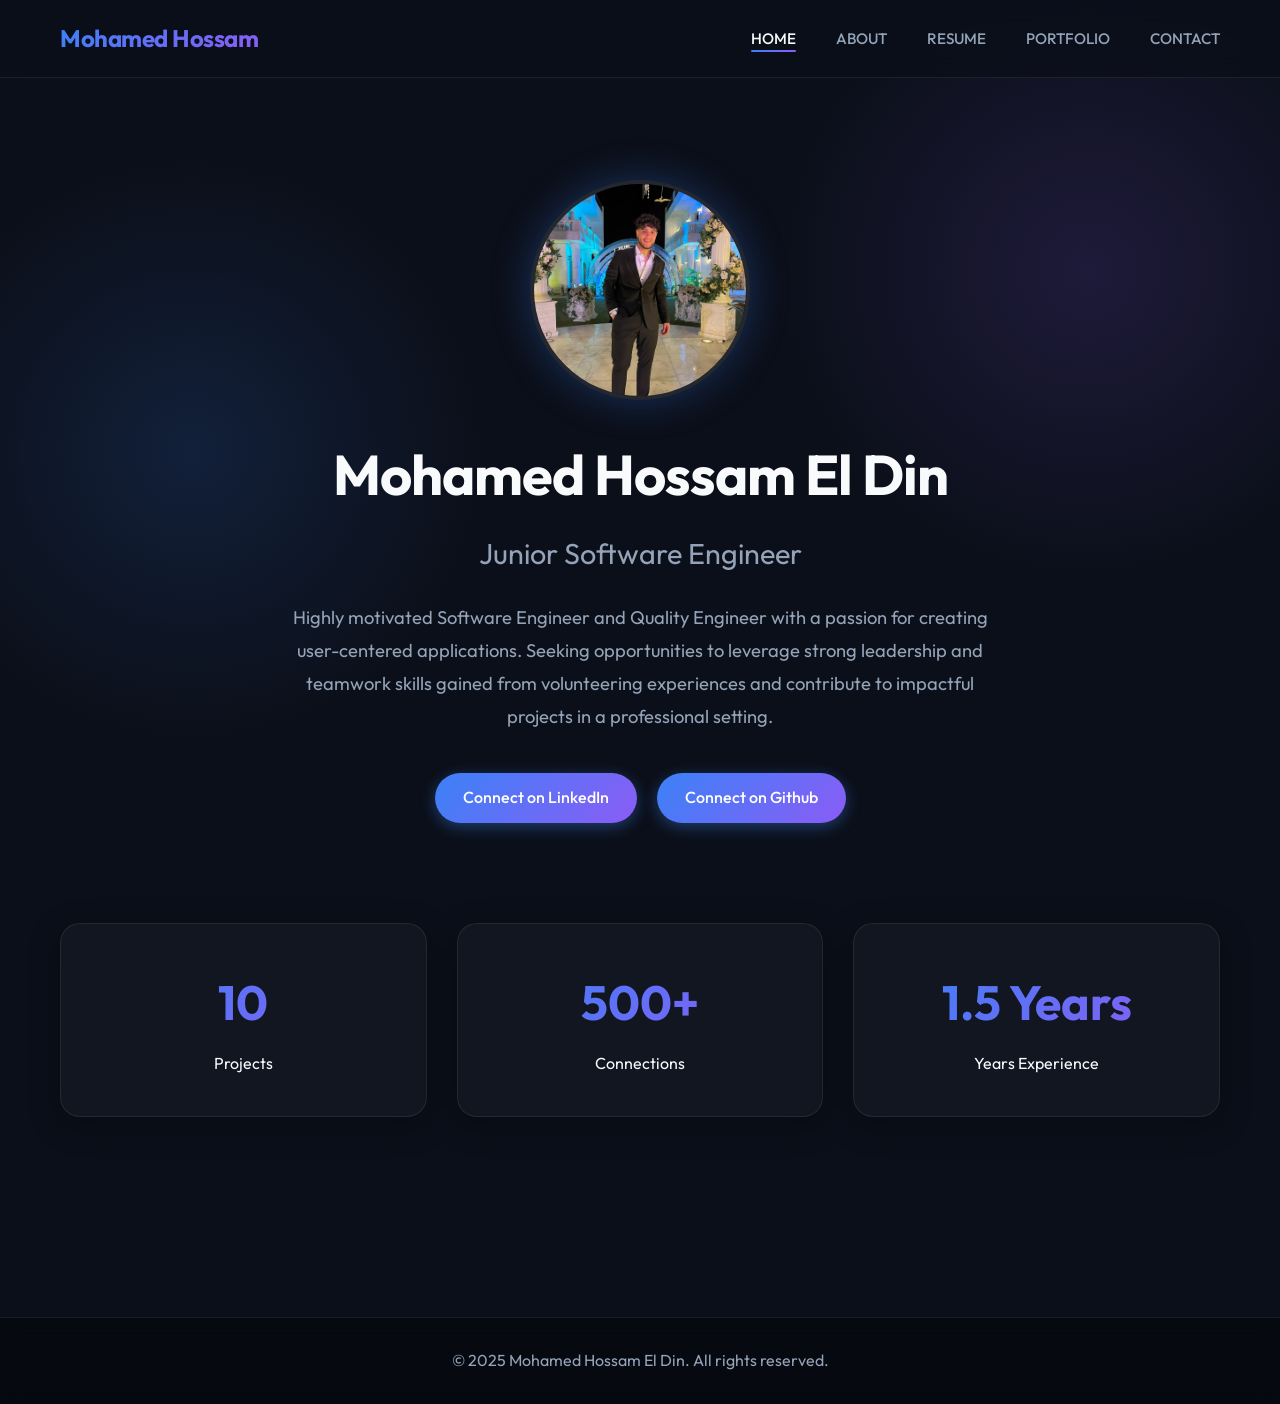
==== commit e822e3fb: "Update title to Junior Software Engineer" ====
--- a/index.html
+++ b/index.html
@@ -26,7 +26,7 @@
             <div class="container">
                 <img src="./assets/img/ana.jpg" alt="Mohamed Hossam El Din" class="profile-img">
                 <h1>Mohamed Hossam El Din</h1>
-                <h2>Fresh Software Engineer</h2>
+                <h2>Junior Software Engineer</h2>
                 <p>Highly motivated Software Engineer and Quality Engineer with a passion for creating user-centered applications. Seeking opportunities to leverage strong leadership and teamwork skills gained from volunteering experiences and contribute to impactful projects in a professional setting.</p>
                 
                 <div class="social-links">
@@ -154,7 +154,7 @@
             </div>
             
             <div class="download-btn" style="text-align: center;">
-                <a href="#" onclick="downloadCV()">Download Full CV</a>
+                <a href="assets/Mohamed_Husaam_Eldin_CV.pdf" target="_blank">Download Full CV</a>
             </div>
         </div>
     </div>
@@ -353,27 +353,13 @@
                     </div>
                 </div>
                 
-                <div class="contact-form">
-                    <h3 style="color: var(--text-primary); font-size: 1.8rem; margin-bottom: 30px;">Send Message</h3>
-                    <form id="contactForm" onsubmit="event.preventDefault(); submitForm();">
-                        <div class="form-group">
-                            <label for="name">Your Name</label>
-                            <input type="text" id="name" name="name" placeholder="John Doe" required>
-                        </div>
-                        <div class="form-group">
-                            <label for="email">Your Email</label>
-                            <input type="email" id="email" name="email" placeholder="john@example.com" required>
-                        </div>
-                        <div class="form-group">
-                            <label for="subject">Subject</label>
-                            <input type="text" id="subject" name="subject" placeholder="Project Inquiry" required>
-                        </div>
-                        <div class="form-group">
-                            <label for="message">Your Message</label>
-                            <textarea id="message" name="message" placeholder="Hello..." required></textarea>
-                        </div>
-                        <button type="submit" class="submit-btn">Send Message</button>
-                    </form>
+                <div class="contact-form" style="display: flex; flex-direction: column; justify-content: center; align-items: center; text-align: center;">
+                    <h3 style="color: var(--text-primary); font-size: 2rem; margin-bottom: 20px;">Let's Work Together!</h3>
+                    <p style="color: var(--text-secondary); margin-bottom: 40px; font-size: 1.1rem; max-width: 400px;">I'm currently available for freelance work and full-time opportunities. The fastest way to reach me is through WhatsApp.</p>
+                    <a href="https://wa.me/201150565129" target="_blank" class="submit-btn" style="display: inline-flex; align-items: center; gap: 10px; font-size: 1.2rem; padding: 15px 35px; background: #25D366; box-shadow: 0 4px 15px rgba(37, 211, 102, 0.4);">
+                        <svg width="24" height="24" viewBox="0 0 24 24" fill="white" xmlns="http://www.w3.org/2000/svg"><path d="M12.031 0C5.383 0 0 5.384 0 12.034C0 14.156 0.552 16.19 1.554 17.962L0.016 24L6.166 22.457C7.886 23.364 9.907 23.914 12.031 23.914C18.678 23.914 24.062 18.53 24.062 11.882C24.062 5.235 18.678 0 12.031 0ZM12.031 21.892C10.158 21.892 8.411 21.353 6.906 20.44L6.55 20.226L3.061 21.127L3.987 17.755L3.754 17.382C2.732 15.753 2.155 13.84 2.155 11.88C2.155 6.368 6.643 1.88 12.155 1.88C17.667 1.88 22.155 6.368 22.155 11.88C22.155 17.391 17.667 21.892 12.031 21.892ZM17.433 14.77C17.135 14.621 15.683 13.908 15.413 13.806C15.143 13.704 14.945 13.655 14.747 13.953C14.55 14.25 13.99 14.887 13.824 15.083C13.658 15.28 13.493 15.305 13.195 15.157C12.898 15.008 11.947 14.698 10.825 13.698C9.945 12.915 9.347 11.95 9.182 11.654C9.016 11.357 9.164 11.196 9.314 11.048C9.447 10.916 9.613 10.702 9.761 10.537C9.911 10.372 9.96 10.273 10.059 10.075C10.158 9.877 10.108 9.704 10.034 9.555C9.96 9.407 9.365 7.944 9.117 7.346C8.877 6.764 8.632 6.843 8.455 6.837C8.293 6.832 8.095 6.83 7.897 6.83C7.7 6.83 7.378 6.904 7.105 7.201C6.833 7.498 6.064 8.216 6.064 9.676C6.064 11.137 7.131 12.55 7.28 12.748C7.428 12.946 9.387 15.968 12.404 17.27C13.12 17.579 13.68 17.763 14.12 17.904C14.839 18.132 15.496 18.098 16.012 18.021C16.588 17.935 17.784 17.3 18.032 16.606C18.28 15.912 18.28 15.318 18.205 15.157C18.13 15.008 17.932 14.933 17.634 14.785L17.433 14.77Z"/></svg>
+                        Chat on WhatsApp
+                    </a>
                 </div>
             </div>
         </div>
